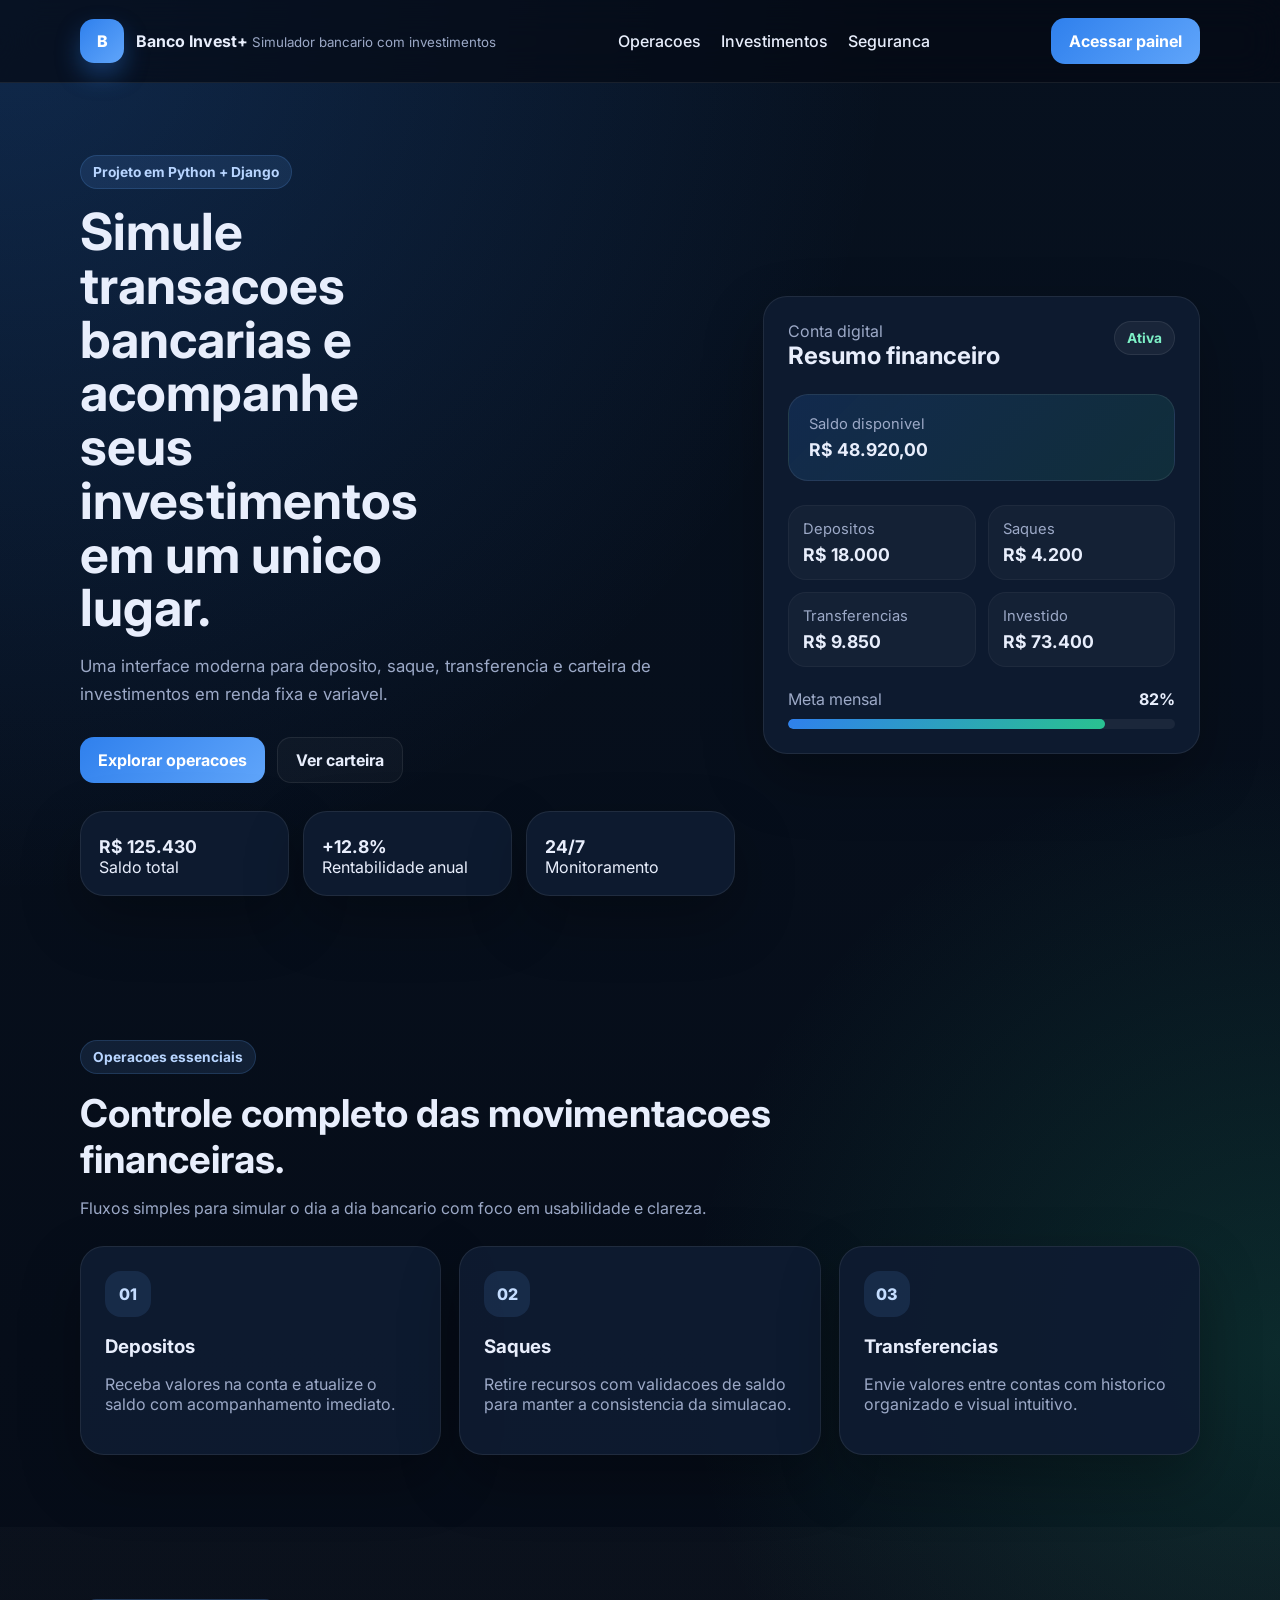
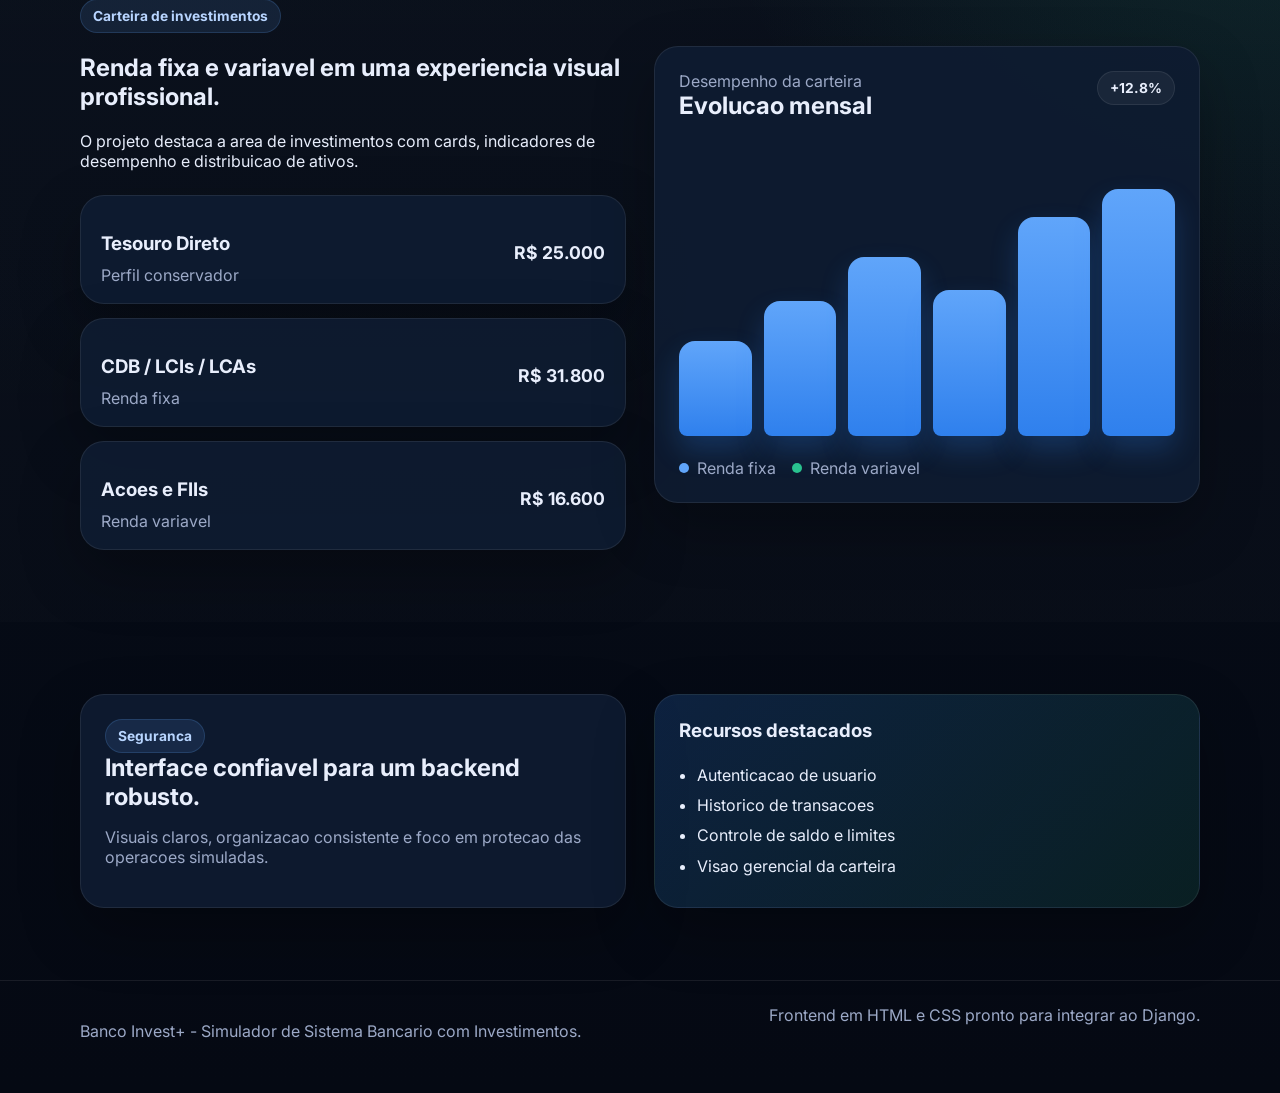
==== index.html @ 98076d6c "HTML e CSS - by Nathália Primeiros passos do Front-end do projeto." ====
<!DOCTYPE html>
<html lang="pt-BR">
<head>
  <meta charset="UTF-8" />
  <meta name="viewport" content="width=device-width, initial-scale=1.0" />
  <title>Banco Invest+ | Simulador Financeiro</title>
  <link rel="preconnect" href="https://fonts.googleapis.com" />
  <link rel="preconnect" href="https://fonts.gstatic.com" crossorigin />
  <link href="https://fonts.googleapis.com/css2?family=Inter:wght@400;500;600;700;800&display=swap" rel="stylesheet" />
  <link rel="stylesheet" href="style.css" />
</head>
<body>
  <header class="topbar">
    <div class="container nav">
      <div class="brand">
        <span class="brand-mark">B</span>
        <div>
          <strong>Banco Invest+</strong>
          <small>Simulador bancario com investimentos</small>
        </div>
      </div>
      <nav class="menu">
        <a href="#operacoes">Operacoes</a>
        <a href="#investimentos">Investimentos</a>
        <a href="#seguranca">Seguranca</a>
      </nav>
      <a class="btn btn-primary" href="#painel">Acessar painel</a>
    </div>
  </header>

  <main>
    <section class="hero" id="painel">
      <div class="container hero-grid">
        <div class="hero-copy">
          <span class="pill">Projeto em Python + Django</span>
          <h1>Simule transacoes bancarias e acompanhe seus investimentos em um unico lugar.</h1>
          <p>
            Uma interface moderna para deposito, saque, transferencia e carteira de investimentos em renda fixa
            e variavel.
          </p>
          <div class="hero-actions">
            <a class="btn btn-primary" href="#operacoes">Explorar operacoes</a>
            <a class="btn btn-secondary" href="#investimentos">Ver carteira</a>
          </div>
          <div class="stats">
            <article>
              <strong>R$ 125.430</strong>
              <span>Saldo total</span>
            </article>
            <article>
              <strong>+12.8%</strong>
              <span>Rentabilidade anual</span>
            </article>
            <article>
              <strong>24/7</strong>
              <span>Monitoramento</span>
            </article>
          </div>
        </div>

        <aside class="dashboard-card">
          <div class="card-header">
            <div>
              <span class="muted">Conta digital</span>
              <h2>Resumo financeiro</h2>
            </div>
            <span class="badge success">Ativa</span>
          </div>

          <div class="balance">
            <span>Saldo disponivel</span>
            <strong>R$ 48.920,00</strong>
          </div>

          <div class="mini-grid">
            <div>
              <span>Depositos</span>
              <strong>R$ 18.000</strong>
            </div>
            <div>
              <span>Saques</span>
              <strong>R$ 4.200</strong>
            </div>
            <div>
              <span>Transferencias</span>
              <strong>R$ 9.850</strong>
            </div>
            <div>
              <span>Investido</span>
              <strong>R$ 73.400</strong>
            </div>
          </div>

          <div class="progress-panel">
            <div class="progress-labels">
              <span>Meta mensal</span>
              <strong>82%</strong>
            </div>
            <div class="progress-bar">
              <span></span>
            </div>
          </div>
        </aside>
      </div>
    </section>

    <section class="section" id="operacoes">
      <div class="container">
        <div class="section-head">
          <span class="pill">Operacoes essenciais</span>
          <h2>Controle completo das movimentacoes financeiras.</h2>
          <p>Fluxos simples para simular o dia a dia bancario com foco em usabilidade e clareza.</p>
        </div>

        <div class="feature-grid">
          <article class="feature-card">
            <span class="icon">01</span>
            <h3>Depositos</h3>
            <p>Receba valores na conta e atualize o saldo com acompanhamento imediato.</p>
          </article>
          <article class="feature-card">
            <span class="icon">02</span>
            <h3>Saques</h3>
            <p>Retire recursos com validacoes de saldo para manter a consistencia da simulacao.</p>
          </article>
          <article class="feature-card">
            <span class="icon">03</span>
            <h3>Transferencias</h3>
            <p>Envie valores entre contas com historico organizado e visual intuitivo.</p>
          </article>
        </div>
      </div>
    </section>

    <section class="section alt" id="investimentos">
      <div class="container invest-grid">
        <div>
          <span class="pill">Carteira de investimentos</span>
          <h2>Renda fixa e variavel em uma experiencia visual profissional.</h2>
          <p>
            O projeto destaca a area de investimentos com cards, indicadores de desempenho e distribuicao de
            ativos.
          </p>

          <div class="portfolio-list">
            <article>
              <div>
                <h3>Tesouro Direto</h3>
                <span>Perfil conservador</span>
              </div>
              <strong>R$ 25.000</strong>
            </article>
            <article>
              <div>
                <h3>CDB / LCIs / LCAs</h3>
                <span>Renda fixa</span>
              </div>
              <strong>R$ 31.800</strong>
            </article>
            <article>
              <div>
                <h3>Acoes e FIIs</h3>
                <span>Renda variavel</span>
              </div>
              <strong>R$ 16.600</strong>
            </article>
          </div>
        </div>

        <div class="chart-card">
          <div class="card-header">
            <div>
              <span class="muted">Desempenho da carteira</span>
              <h2>Evolucao mensal</h2>
            </div>
            <span class="badge">+12.8%</span>
          </div>

          <div class="bars">
            <span style="height: 34%"></span>
            <span style="height: 48%"></span>
            <span style="height: 64%"></span>
            <span style="height: 52%"></span>
            <span style="height: 78%"></span>
            <span style="height: 88%"></span>
          </div>

          <div class="legend">
            <span><i class="dot fixed"></i> Renda fixa</span>
            <span><i class="dot variable"></i> Renda variavel</span>
          </div>
        </div>
      </div>
    </section>

    <section class="section" id="seguranca">
      <div class="container security-grid">
        <article class="security-card">
          <span class="pill">Seguranca</span>
          <h2>Interface confiavel para um backend robusto.</h2>
          <p>Visuais claros, organizacao consistente e foco em protecao das operacoes simuladas.</p>
        </article>

        <article class="security-card accent">
          <h3>Recursos destacados</h3>
          <ul>
            <li>Autenticacao de usuario</li>
            <li>Historico de transacoes</li>
            <li>Controle de saldo e limites</li>
            <li>Visao gerencial da carteira</li>
          </ul>
        </article>
      </div>
    </section>
  </main>

  <footer class="footer">
    <div class="container footer-inner">
      <p>Banco Invest+ - Simulador de Sistema Bancario com Investimentos.</p>
      <span>Frontend em HTML e CSS pronto para integrar ao Django.</span>
    </div>
  </footer>
</body>
</html>
---- style.css ----
:root {
  --bg: #07111f;
  --bg-alt: #0c1729;
  --card: rgba(15, 28, 49, 0.92);
  --card-strong: #13233d;
  --line: rgba(255, 255, 255, 0.08);
  --text: #e8eefc;
  --muted: #9ca9c7;
  --primary: #2f80ed;
  --primary-2: #60a5fa;
  --success: #29c28f;
  --shadow: 0 24px 60px rgba(0, 0, 0, 0.28);
}

* {
  box-sizing: border-box;
}

html {
  scroll-behavior: smooth;
}

body {
  margin: 0;
  font-family: "Inter", Arial, sans-serif;
  color: var(--text);
  background:
    radial-gradient(circle at top left, rgba(47, 128, 237, 0.22), transparent 30%),
    radial-gradient(circle at right center, rgba(41, 194, 143, 0.16), transparent 32%),
    linear-gradient(180deg, var(--bg), #050913 100%);
}

a {
  color: inherit;
  text-decoration: none;
}

.container {
  width: min(1120px, calc(100% - 32px));
  margin: 0 auto;
}

.topbar {
  position: sticky;
  top: 0;
  z-index: 10;
  backdrop-filter: blur(18px);
  background: rgba(5, 9, 19, 0.7);
  border-bottom: 1px solid var(--line);
}

.nav {
  display: flex;
  align-items: center;
  justify-content: space-between;
  gap: 18px;
  padding: 18px 0;
}

.brand {
  display: flex;
  align-items: center;
  gap: 12px;
}

.brand-mark {
  display: grid;
  place-items: center;
  width: 44px;
  height: 44px;
  border-radius: 14px;
  background: linear-gradient(135deg, var(--primary), var(--primary-2));
  color: #fff;
  font-weight: 800;
  box-shadow: 0 12px 24px rgba(47, 128, 237, 0.35);
}

.brand strong,
.section-head h2,
.hero-copy h1,
.dashboard-card h2,
.chart-card h2,
.security-card h2,
.security-card h3 {
  margin: 0;
}

.brand small,
.muted,
.section-head p,
.hero-copy p,
.feature-card p,
.portfolio-list span,
.security-card p,
.footer span,
.footer p,
.dashboard-card span,
.dashboard-card small {
  color: var(--muted);
}

.menu {
  display: flex;
  flex-wrap: wrap;
  gap: 20px;
}

.menu a {
  font-weight: 500;
}

.btn {
  display: inline-flex;
  align-items: center;
  justify-content: center;
  min-height: 46px;
  padding: 0 18px;
  border-radius: 14px;
  font-weight: 700;
  transition: transform 0.2s ease, opacity 0.2s ease, background 0.2s ease;
}

.btn:hover {
  transform: translateY(-1px);
}

.btn-primary {
  background: linear-gradient(135deg, var(--primary), var(--primary-2));
  color: white;
}

.btn-secondary {
  border: 1px solid var(--line);
  background: rgba(255, 255, 255, 0.03);
}

.hero,
.section {
  padding: 72px 0;
}

.hero-grid,
.invest-grid,
.security-grid {
  display: grid;
  gap: 28px;
}

.hero-grid {
  grid-template-columns: 1.2fr 0.8fr;
  align-items: center;
}

.hero-copy h1 {
  font-size: clamp(2.4rem, 4vw, 4.5rem);
  line-height: 1.05;
  max-width: 11ch;
  margin-top: 16px;
}

.hero-copy p {
  max-width: 62ch;
  font-size: 1.05rem;
  line-height: 1.7;
}

.pill,
.badge {
  display: inline-flex;
  align-items: center;
  gap: 8px;
  padding: 8px 12px;
  border-radius: 999px;
  font-size: 0.86rem;
  font-weight: 700;
}

.pill {
  background: rgba(96, 165, 250, 0.12);
  color: #b8d5ff;
  border: 1px solid rgba(96, 165, 250, 0.18);
}

.badge {
  background: rgba(255, 255, 255, 0.05);
  border: 1px solid var(--line);
}

.badge.success {
  color: #7df0c6;
}

.hero-actions {
  display: flex;
  flex-wrap: wrap;
  gap: 12px;
  margin: 28px 0;
}

.stats {
  display: grid;
  grid-template-columns: repeat(3, minmax(0, 1fr));
  gap: 14px;
}

.stats article,
.dashboard-card,
.feature-card,
.chart-card,
.security-card,
.portfolio-list article {
  background: var(--card);
  border: 1px solid var(--line);
  border-radius: 24px;
  box-shadow: var(--shadow);
}

.stats article {
  padding: 18px;
}

.stats strong,
.balance strong,
.mini-grid strong,
.portfolio-list strong {
  display: block;
  margin-top: 6px;
  font-size: 1.1rem;
}

.dashboard-card,
.chart-card,
.security-card {
  padding: 24px;
}

.card-header,
.progress-labels {
  display: flex;
  align-items: flex-start;
  justify-content: space-between;
  gap: 16px;
}

.balance {
  margin: 24px 0;
  padding: 20px;
  border-radius: 20px;
  background: linear-gradient(135deg, rgba(47, 128, 237, 0.16), rgba(41, 194, 143, 0.12));
  border: 1px solid rgba(255, 255, 255, 0.08);
}

.balance span,
.mini-grid span {
  display: block;
  color: var(--muted);
  font-size: 0.92rem;
}

.mini-grid {
  display: grid;
  grid-template-columns: repeat(2, minmax(0, 1fr));
  gap: 12px;
}

.mini-grid div {
  padding: 14px;
  border-radius: 18px;
  background: rgba(255, 255, 255, 0.03);
  border: 1px solid rgba(255, 255, 255, 0.04);
}

.progress-panel {
  margin-top: 22px;
}

.progress-bar {
  height: 10px;
  margin-top: 10px;
  overflow: hidden;
  border-radius: 999px;
  background: rgba(255, 255, 255, 0.06);
}

.progress-bar span {
  display: block;
  width: 82%;
  height: 100%;
  border-radius: inherit;
  background: linear-gradient(135deg, var(--primary), var(--success));
}

.section-head {
  max-width: 700px;
  margin-bottom: 28px;
}

.section-head h2 {
  font-size: clamp(1.8rem, 3vw, 2.7rem);
  margin: 16px 0 10px;
}

.feature-grid {
  display: grid;
  grid-template-columns: repeat(3, minmax(0, 1fr));
  gap: 18px;
}

.feature-card {
  padding: 24px;
}

.icon {
  display: inline-grid;
  place-items: center;
  width: 46px;
  height: 46px;
  border-radius: 16px;
  background: rgba(96, 165, 250, 0.12);
  color: #c5ddff;
  font-weight: 800;
}

.feature-card h3,
.portfolio-list h3 {
  margin: 18px 0 10px;
}

.alt {
  background: linear-gradient(180deg, rgba(255, 255, 255, 0.02), rgba(255, 255, 255, 0.01));
}

.invest-grid {
  grid-template-columns: 1fr 1fr;
  align-items: center;
}

.portfolio-list {
  display: grid;
  gap: 14px;
  margin-top: 24px;
}

.portfolio-list article {
  display: flex;
  align-items: center;
  justify-content: space-between;
  padding: 18px 20px;
}

.chart-card {
  min-height: 420px;
}

.bars {
  display: grid;
  grid-template-columns: repeat(6, minmax(0, 1fr));
  align-items: end;
  gap: 12px;
  height: 280px;
  margin: 36px 0 22px;
}

.bars span {
  display: block;
  border-radius: 16px 16px 8px 8px;
  background: linear-gradient(180deg, var(--primary-2), var(--primary));
  box-shadow: 0 14px 28px rgba(47, 128, 237, 0.24);
}

.legend {
  display: flex;
  flex-wrap: wrap;
  gap: 16px;
}

.legend span {
  display: inline-flex;
  align-items: center;
  gap: 8px;
  color: var(--muted);
}

.dot {
  width: 10px;
  height: 10px;
  border-radius: 999px;
}

.dot.fixed {
  background: var(--primary-2);
}

.dot.variable {
  background: var(--success);
}

.security-grid {
  grid-template-columns: 1fr 1fr;
}

.security-card.accent {
  background: linear-gradient(135deg, rgba(47, 128, 237, 0.2), rgba(41, 194, 143, 0.12));
}

.security-card ul {
  margin: 18px 0 0;
  padding-left: 18px;
  color: var(--text);
  line-height: 1.9;
}

.footer {
  padding: 24px 0 36px;
  border-top: 1px solid var(--line);
}

.footer-inner {
  display: flex;
  justify-content: space-between;
  gap: 16px;
  flex-wrap: wrap;
}

@media (max-width: 920px) {
  .hero-grid,
  .invest-grid,
  .security-grid,
  .feature-grid,
  .stats {
    grid-template-columns: 1fr;
  }

  .nav {
    flex-wrap: wrap;
  }
}

@media (max-width: 640px) {
  .hero,
  .section {
    padding: 56px 0;
  }

  .menu {
    gap: 12px;
  }

  .dashboard-card,
  .chart-card,
  .security-card,
  .feature-card {
    padding: 18px;
  }

  .portfolio-list article {
    display: flex;
    flex-direction: column;
  }

  .portfolio-list article {
    align-items: flex-start;
    gap: 8px;
  }
}
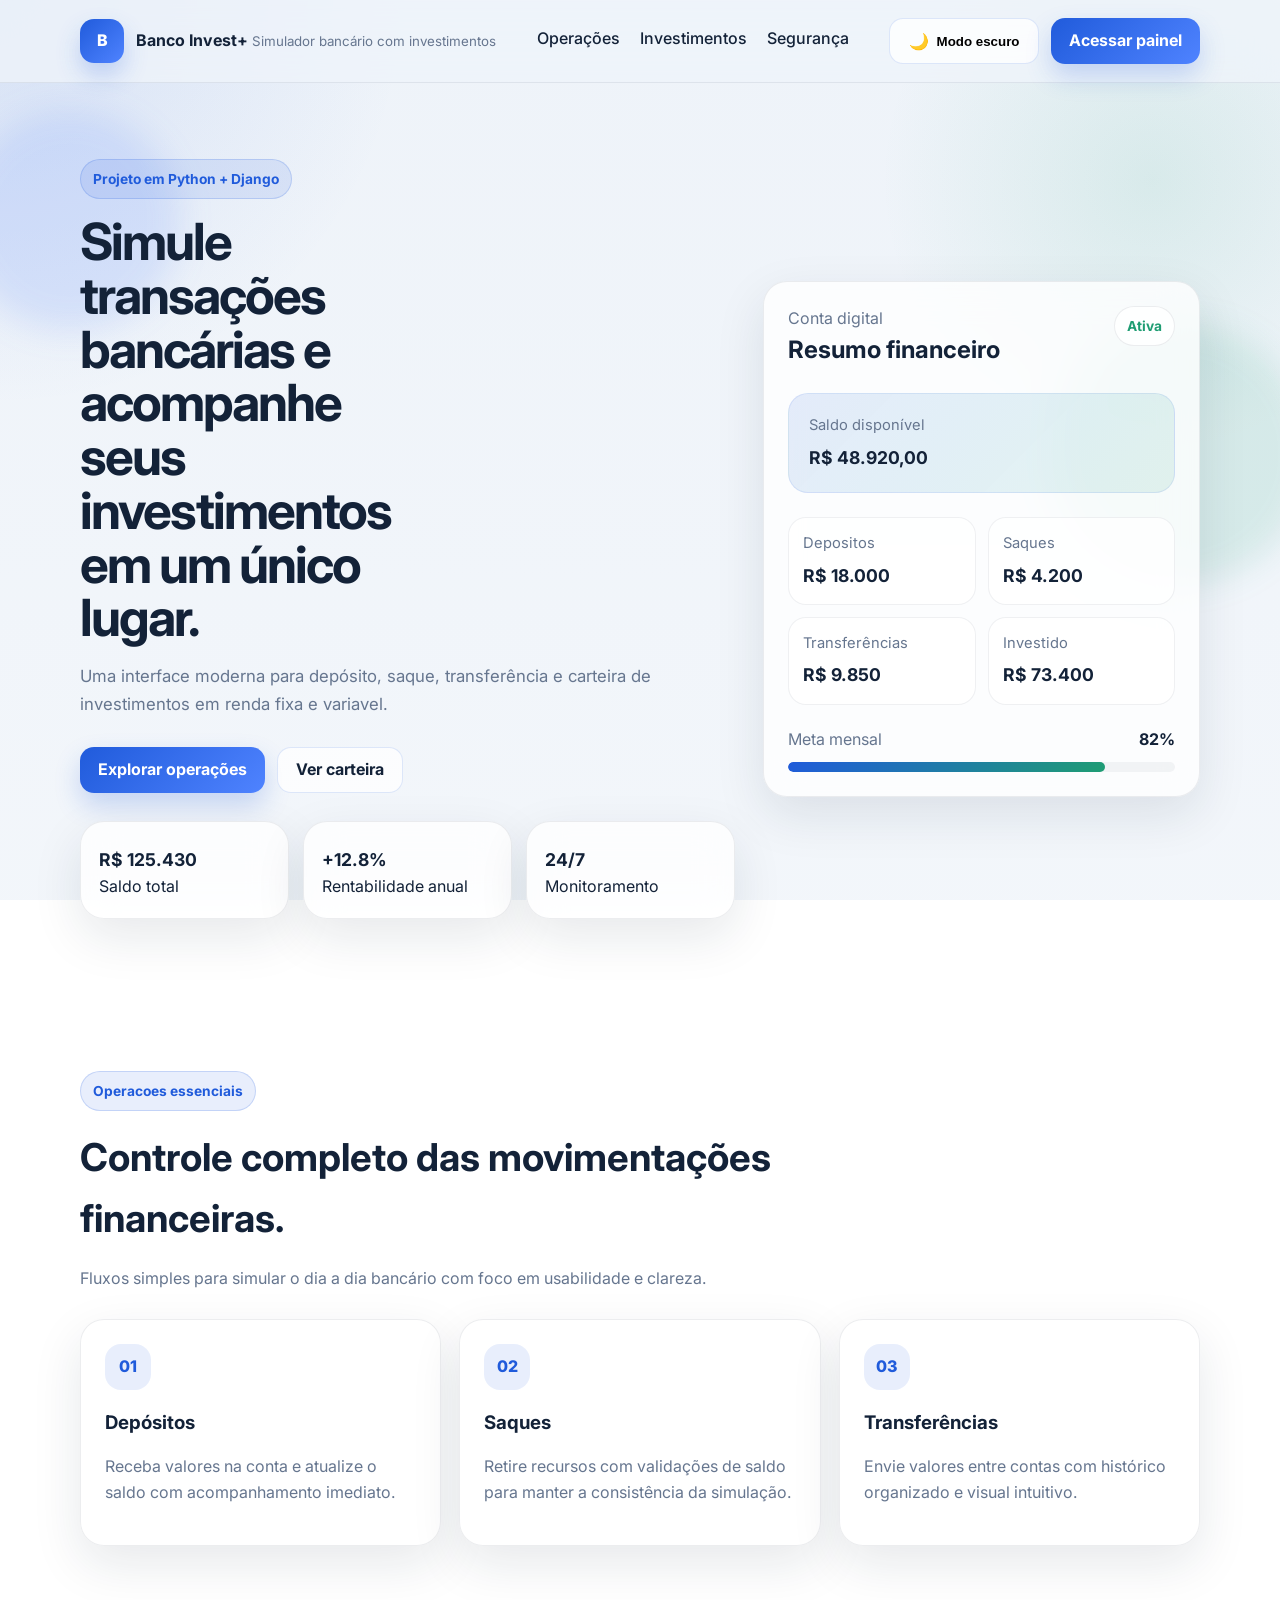
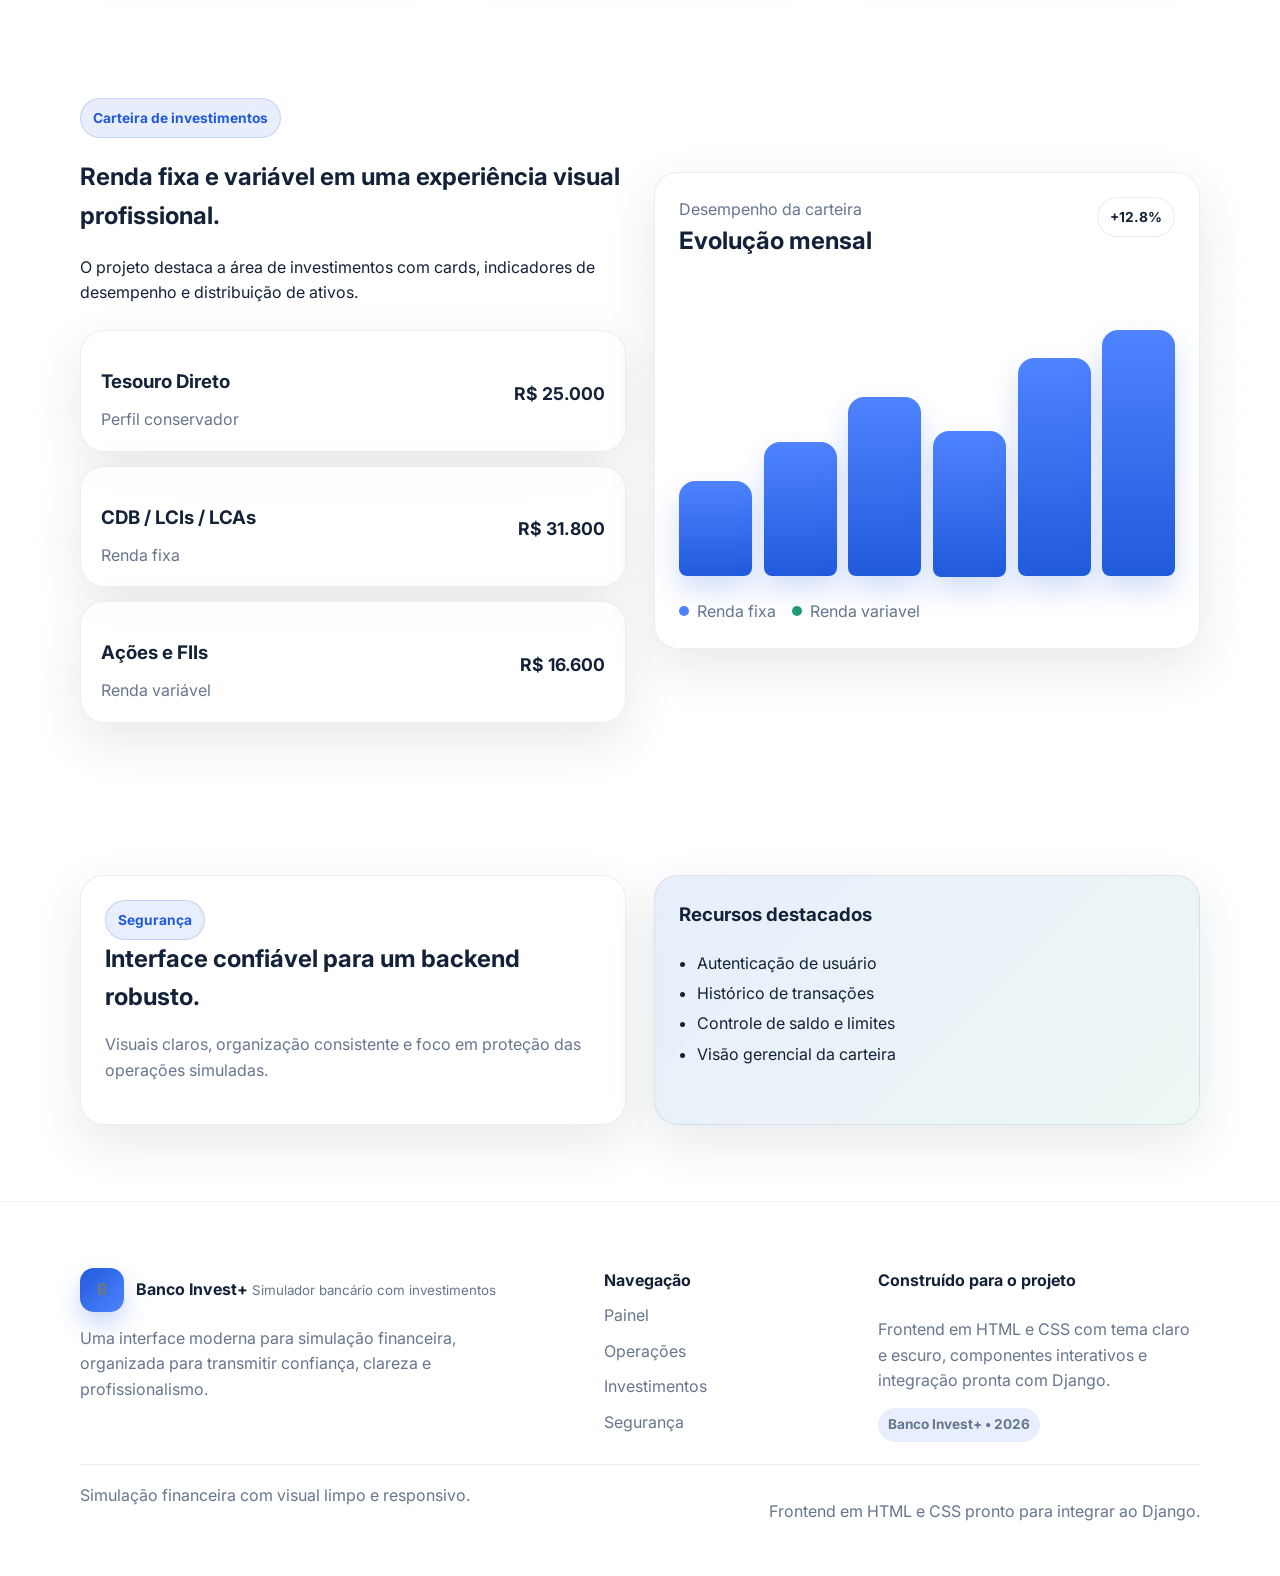
==== commit fbbffefa: "Melhoria do fronted e outros arquivos Melhoria geral do frontend e adição de outros arquivos faltant" ====
--- a/index.html
+++ b/index.html
@@ -1,224 +1,302 @@
-<!DOCTYPE html>
-<html lang="pt-BR">
-<head>
-  <meta charset="UTF-8" />
-  <meta name="viewport" content="width=device-width, initial-scale=1.0" />
-  <title>Banco Invest+ | Simulador Financeiro</title>
-  <link rel="preconnect" href="https://fonts.googleapis.com" />
-  <link rel="preconnect" href="https://fonts.gstatic.com" crossorigin />
-  <link href="https://fonts.googleapis.com/css2?family=Inter:wght@400;500;600;700;800&display=swap" rel="stylesheet" />
-  <link rel="stylesheet" href="style.css" />
-</head>
-<body>
-  <header class="topbar">
-    <div class="container nav">
-      <div class="brand">
-        <span class="brand-mark">B</span>
-        <div>
-          <strong>Banco Invest+</strong>
-          <small>Simulador bancario com investimentos</small>
-        </div>
-      </div>
-      <nav class="menu">
-        <a href="#operacoes">Operacoes</a>
-        <a href="#investimentos">Investimentos</a>
-        <a href="#seguranca">Seguranca</a>
-      </nav>
-      <a class="btn btn-primary" href="#painel">Acessar painel</a>
-    </div>
-  </header>
-
-  <main>
-    <section class="hero" id="painel">
-      <div class="container hero-grid">
-        <div class="hero-copy">
-          <span class="pill">Projeto em Python + Django</span>
-          <h1>Simule transacoes bancarias e acompanhe seus investimentos em um unico lugar.</h1>
-          <p>
-            Uma interface moderna para deposito, saque, transferencia e carteira de investimentos em renda fixa
-            e variavel.
-          </p>
-          <div class="hero-actions">
-            <a class="btn btn-primary" href="#operacoes">Explorar operacoes</a>
-            <a class="btn btn-secondary" href="#investimentos">Ver carteira</a>
-          </div>
-          <div class="stats">
-            <article>
-              <strong>R$ 125.430</strong>
-              <span>Saldo total</span>
-            </article>
-            <article>
-              <strong>+12.8%</strong>
-              <span>Rentabilidade anual</span>
-            </article>
-            <article>
-              <strong>24/7</strong>
-              <span>Monitoramento</span>
-            </article>
-          </div>
-        </div>
-
-        <aside class="dashboard-card">
-          <div class="card-header">
-            <div>
-              <span class="muted">Conta digital</span>
-              <h2>Resumo financeiro</h2>
-            </div>
-            <span class="badge success">Ativa</span>
-          </div>
-
-          <div class="balance">
-            <span>Saldo disponivel</span>
-            <strong>R$ 48.920,00</strong>
-          </div>
-
-          <div class="mini-grid">
-            <div>
-              <span>Depositos</span>
-              <strong>R$ 18.000</strong>
-            </div>
-            <div>
-              <span>Saques</span>
-              <strong>R$ 4.200</strong>
-            </div>
-            <div>
-              <span>Transferencias</span>
-              <strong>R$ 9.850</strong>
-            </div>
-            <div>
-              <span>Investido</span>
-              <strong>R$ 73.400</strong>
-            </div>
-          </div>
-
-          <div class="progress-panel">
-            <div class="progress-labels">
-              <span>Meta mensal</span>
-              <strong>82%</strong>
-            </div>
-            <div class="progress-bar">
-              <span></span>
-            </div>
-          </div>
-        </aside>
-      </div>
-    </section>
-
-    <section class="section" id="operacoes">
-      <div class="container">
-        <div class="section-head">
-          <span class="pill">Operacoes essenciais</span>
-          <h2>Controle completo das movimentacoes financeiras.</h2>
-          <p>Fluxos simples para simular o dia a dia bancario com foco em usabilidade e clareza.</p>
-        </div>
-
-        <div class="feature-grid">
-          <article class="feature-card">
-            <span class="icon">01</span>
-            <h3>Depositos</h3>
-            <p>Receba valores na conta e atualize o saldo com acompanhamento imediato.</p>
-          </article>
-          <article class="feature-card">
-            <span class="icon">02</span>
-            <h3>Saques</h3>
-            <p>Retire recursos com validacoes de saldo para manter a consistencia da simulacao.</p>
-          </article>
-          <article class="feature-card">
-            <span class="icon">03</span>
-            <h3>Transferencias</h3>
-            <p>Envie valores entre contas com historico organizado e visual intuitivo.</p>
-          </article>
-        </div>
-      </div>
-    </section>
-
-    <section class="section alt" id="investimentos">
-      <div class="container invest-grid">
-        <div>
-          <span class="pill">Carteira de investimentos</span>
-          <h2>Renda fixa e variavel em uma experiencia visual profissional.</h2>
-          <p>
-            O projeto destaca a area de investimentos com cards, indicadores de desempenho e distribuicao de
-            ativos.
-          </p>
-
-          <div class="portfolio-list">
-            <article>
-              <div>
-                <h3>Tesouro Direto</h3>
-                <span>Perfil conservador</span>
-              </div>
-              <strong>R$ 25.000</strong>
-            </article>
-            <article>
-              <div>
-                <h3>CDB / LCIs / LCAs</h3>
-                <span>Renda fixa</span>
-              </div>
-              <strong>R$ 31.800</strong>
-            </article>
-            <article>
-              <div>
-                <h3>Acoes e FIIs</h3>
-                <span>Renda variavel</span>
-              </div>
-              <strong>R$ 16.600</strong>
-            </article>
-          </div>
-        </div>
-
-        <div class="chart-card">
-          <div class="card-header">
-            <div>
-              <span class="muted">Desempenho da carteira</span>
-              <h2>Evolucao mensal</h2>
-            </div>
-            <span class="badge">+12.8%</span>
-          </div>
-
-          <div class="bars">
-            <span style="height: 34%"></span>
-            <span style="height: 48%"></span>
-            <span style="height: 64%"></span>
-            <span style="height: 52%"></span>
-            <span style="height: 78%"></span>
-            <span style="height: 88%"></span>
-          </div>
-
-          <div class="legend">
-            <span><i class="dot fixed"></i> Renda fixa</span>
-            <span><i class="dot variable"></i> Renda variavel</span>
-          </div>
-        </div>
-      </div>
-    </section>
-
-    <section class="section" id="seguranca">
-      <div class="container security-grid">
-        <article class="security-card">
-          <span class="pill">Seguranca</span>
-          <h2>Interface confiavel para um backend robusto.</h2>
-          <p>Visuais claros, organizacao consistente e foco em protecao das operacoes simuladas.</p>
-        </article>
-
-        <article class="security-card accent">
-          <h3>Recursos destacados</h3>
-          <ul>
-            <li>Autenticacao de usuario</li>
-            <li>Historico de transacoes</li>
-            <li>Controle de saldo e limites</li>
-            <li>Visao gerencial da carteira</li>
-          </ul>
-        </article>
-      </div>
-    </section>
-  </main>
-
-  <footer class="footer">
-    <div class="container footer-inner">
-      <p>Banco Invest+ - Simulador de Sistema Bancario com Investimentos.</p>
-      <span>Frontend em HTML e CSS pronto para integrar ao Django.</span>
-    </div>
-  </footer>
-</body>
-</html>
+<!DOCTYPE html>
+<html lang="pt-BR">
+<head>
+  <meta charset="UTF-8" />
+  <meta name="viewport" content="width=device-width, initial-scale=1.0" />
+  <title>Banco Invest+ | Simulador Financeiro</title>
+  <link rel="preconnect" href="https://fonts.googleapis.com" />
+  <link rel="preconnect" href="https://fonts.gstatic.com" crossorigin />
+  <link href="https://fonts.googleapis.com/css2?family=Inter:wght@400;500;600;700;800&display=swap" rel="stylesheet" />
+  <link rel="stylesheet" href="style.css" />
+</head>
+<body>
+  <header class="topbar">
+    <div class="container nav">
+      <div class="brand">
+        <span class="brand-mark">B</span>
+        <div>
+          <strong>Banco Invest+</strong>
+          <small>Simulador bancário com investimentos</small>
+        </div>
+      </div>
+      <nav class="menu">
+        <a href="#operacoes">Operações</a>
+        <a href="#investimentos">Investimentos</a>
+        <a href="#seguranca">Segurança</a>
+      </nav>
+      <div class="nav-actions">
+        <button class="btn btn-secondary theme-toggle" id="themeToggle" type="button" aria-label="Ativar modo escuro" aria-pressed="false">
+          <span class="theme-toggle-icon" aria-hidden="true">🌙</span>
+          <span class="theme-toggle-text">Modo escuro</span>
+        </button>
+        <a class="btn btn-primary" href="#painel">Acessar painel</a>
+      </div>
+    </div>
+  </header>
+
+  <main>
+    <section class="hero" id="painel">
+      <div class="container hero-grid">
+        <div class="hero-copy">
+          <span class="pill">Projeto em Python + Django</span>
+          <h1>Simule transações bancárias e acompanhe seus investimentos em um único lugar.</h1>
+          <p>
+            Uma interface moderna para depósito, saque, transferência e carteira de investimentos em renda fixa
+            e variavel.
+          </p>
+          <div class="hero-actions">
+            <a class="btn btn-primary" href="#operacoes">Explorar operações</a>
+            <a class="btn btn-secondary" href="#investimentos">Ver carteira</a>
+          </div>
+          <div class="stats">
+            <article>
+              <strong>R$ 125.430</strong>
+              <span>Saldo total</span>
+            </article>
+            <article>
+              <strong>+12.8%</strong>
+              <span>Rentabilidade anual</span>
+            </article>
+            <article>
+              <strong>24/7</strong>
+              <span>Monitoramento</span>
+            </article>
+          </div>
+        </div>
+
+        <aside class="dashboard-card">
+          <div class="card-header">
+            <div>
+              <span class="muted">Conta digital</span>
+              <h2>Resumo financeiro</h2>
+            </div>
+            <span class="badge success">Ativa</span>
+          </div>
+
+          <div class="balance">
+            <span>Saldo disponível</span>
+            <strong>R$ 48.920,00</strong>
+          </div>
+
+          <div class="mini-grid">
+            <div>
+              <span>Depositos</span>
+              <strong>R$ 18.000</strong>
+            </div>
+            <div>
+              <span>Saques</span>
+              <strong>R$ 4.200</strong>
+            </div>
+            <div>
+              <span>Transferências</span>
+              <strong>R$ 9.850</strong>
+            </div>
+            <div>
+              <span>Investido</span>
+              <strong>R$ 73.400</strong>
+            </div>
+          </div>
+
+          <div class="progress-panel">
+            <div class="progress-labels">
+              <span>Meta mensal</span>
+              <strong>82%</strong>
+            </div>
+            <div class="progress-bar">
+              <span></span>
+            </div>
+          </div>
+        </aside>
+      </div>
+    </section>
+
+    <section class="section" id="operacoes">
+      <div class="container">
+        <div class="section-head">
+          <span class="pill">Operacoes essenciais</span>
+          <h2>Controle completo das movimentações financeiras.</h2>
+          <p>Fluxos simples para simular o dia a dia bancário com foco em usabilidade e clareza.</p>
+        </div>
+
+        <div class="feature-grid">
+          <article class="feature-card">
+            <span class="icon">01</span>
+            <h3>Depósitos</h3>
+            <p>Receba valores na conta e atualize o saldo com acompanhamento imediato.</p>
+          </article>
+          <article class="feature-card">
+            <span class="icon">02</span>
+            <h3>Saques</h3>
+            <p>Retire recursos com validações de saldo para manter a consistência da simulação.</p>
+          </article>
+          <article class="feature-card">
+            <span class="icon">03</span>
+            <h3>Transferências</h3>
+            <p>Envie valores entre contas com histórico organizado e visual intuitivo.</p>
+          </article>
+        </div>
+      </div>
+    </section>
+
+    <section class="section alt" id="investimentos">
+      <div class="container invest-grid">
+        <div>
+          <span class="pill">Carteira de investimentos</span>
+          <h2>Renda fixa e variável em uma experiência visual profissional.</h2>
+          <p>
+            O projeto destaca a área de investimentos com cards, indicadores de desempenho e distribuição de
+            ativos.
+          </p>
+
+          <div class="portfolio-list">
+            <article>
+              <div>
+                <h3>Tesouro Direto</h3>
+                <span>Perfil conservador</span>
+              </div>
+              <strong>R$ 25.000</strong>
+            </article>
+            <article>
+              <div>
+                <h3>CDB / LCIs / LCAs</h3>
+                <span>Renda fixa</span>
+              </div>
+              <strong>R$ 31.800</strong>
+            </article>
+            <article>
+              <div>
+                <h3>Ações e FIIs</h3>
+                <span>Renda variável</span>
+              </div>
+              <strong>R$ 16.600</strong>
+            </article>
+          </div>
+        </div>
+
+        <div class="chart-card">
+          <div class="card-header">
+            <div>
+              <span class="muted">Desempenho da carteira</span>
+              <h2>Evolução mensal</h2>
+            </div>
+            <span class="badge">+12.8%</span>
+          </div>
+
+          <div class="bars">
+            <span class="bar" data-label="Jan" data-value="34%" style="--bar-height: 34%"></span>
+            <span class="bar" data-label="Fev" data-value="48%" style="--bar-height: 48%"></span>
+            <span class="bar" data-label="Mar" data-value="64%" style="--bar-height: 64%"></span>
+            <span class="bar" data-label="Abr" data-value="52%" style="--bar-height: 52%"></span>
+            <span class="bar" data-label="Mai" data-value="78%" style="--bar-height: 78%"></span>
+            <span class="bar" data-label="Jun" data-value="88%" style="--bar-height: 88%"></span>
+          </div>
+
+          <div class="legend">
+            <span><i class="dot fixed"></i> Renda fixa</span>
+            <span><i class="dot variable"></i> Renda variavel</span>
+          </div>
+        </div>
+      </div>
+    </section>
+
+    <section class="section" id="seguranca">
+      <div class="container security-grid">
+        <article class="security-card">
+          <span class="pill">Segurança</span>
+          <h2>Interface confiável para um backend robusto.</h2>
+          <p>Visuais claros, organização consistente e foco em proteção das operações simuladas.</p>
+        </article>
+
+        <article class="security-card accent">
+          <h3>Recursos destacados</h3>
+          <ul>
+            <li>Autenticação de usuário</li>
+            <li>Histórico de transações</li>
+            <li>Controle de saldo e limites</li>
+            <li>Visão gerencial da carteira</li>
+          </ul>
+        </article>
+      </div>
+    </section>
+  </main>
+
+  <footer class="footer">
+    <div class="container footer-shell">
+      <div class="footer-grid">
+        <div class="footer-brand">
+          <div class="brand">
+            <span class="brand-mark">B</span>
+            <div>
+              <strong>Banco Invest+</strong>
+              <small>Simulador bancário com investimentos</small>
+            </div>
+          </div>
+          <p>Uma interface moderna para simulação financeira, organizada para transmitir confiança, clareza e profissionalismo.</p>
+        </div>
+
+        <div class="footer-links">
+          <h3>Navegação</h3>
+          <a href="#painel">Painel</a>
+          <a href="#operacoes">Operações</a>
+          <a href="#investimentos">Investimentos</a>
+          <a href="#seguranca">Segurança</a>
+        </div>
+
+        <div class="footer-meta">
+          <h3>Construído para o projeto</h3>
+          <p>Frontend em HTML e CSS com tema claro e escuro, componentes interativos e integração pronta com Django.</p>
+          <span class="footer-note">Banco Invest+ • 2026</span>
+        </div>
+      </div>
+
+      <div class="footer-inner">
+        <span>Simulação financeira com visual limpo e responsivo.</span>
+        <p>Frontend em HTML e CSS pronto para integrar ao Django.</p>
+      </div>
+    </div>
+  </footer>
+
+  <script>
+    (() => {
+      const root = document.documentElement;
+      const toggle = document.getElementById('themeToggle');
+      const bars = Array.from(document.querySelectorAll('.bar'));
+      const storageKey = 'bank-invest-theme';
+      const prefersDark = window.matchMedia('(prefers-color-scheme: dark)');
+
+      const getTheme = () => localStorage.getItem(storageKey) || (prefersDark.matches ? 'dark' : 'light');
+
+      const applyTheme = (theme) => {
+        root.dataset.theme = theme;
+        const isDark = theme === 'dark';
+        toggle.setAttribute('aria-pressed', String(isDark));
+        toggle.setAttribute('aria-label', isDark ? 'Ativar modo claro' : 'Ativar modo escuro');
+        toggle.querySelector('.theme-toggle-icon').textContent = isDark ? '☀️' : '🌙';
+        toggle.querySelector('.theme-toggle-text').textContent = isDark ? 'Modo claro' : 'Modo escuro';
+      };
+
+      applyTheme(getTheme());
+
+      toggle.addEventListener('click', () => {
+        const nextTheme = root.dataset.theme === 'dark' ? 'light' : 'dark';
+        localStorage.setItem(storageKey, nextTheme);
+        applyTheme(nextTheme);
+      });
+
+      prefersDark.addEventListener('change', (event) => {
+        if (!localStorage.getItem(storageKey)) {
+          applyTheme(event.matches ? 'dark' : 'light');
+        }
+      });
+
+      const animateBars = () => {
+        bars.forEach((bar, index) => {
+          bar.style.setProperty('--bar-delay', `${index * 90}ms`);
+        });
+      };
+
+      animateBars();
+    })();
+  </script>
+</body>
+</html>
--- a/style.css
+++ b/style.css
@@ -1,465 +1,833 @@
-:root {
-  --bg: #07111f;
-  --bg-alt: #0c1729;
-  --card: rgba(15, 28, 49, 0.92);
-  --card-strong: #13233d;
-  --line: rgba(255, 255, 255, 0.08);
-  --text: #e8eefc;
-  --muted: #9ca9c7;
-  --primary: #2f80ed;
-  --primary-2: #60a5fa;
-  --success: #29c28f;
-  --shadow: 0 24px 60px rgba(0, 0, 0, 0.28);
-}
-
-* {
-  box-sizing: border-box;
-}
-
-html {
-  scroll-behavior: smooth;
-}
-
-body {
-  margin: 0;
-  font-family: "Inter", Arial, sans-serif;
-  color: var(--text);
-  background:
-    radial-gradient(circle at top left, rgba(47, 128, 237, 0.22), transparent 30%),
-    radial-gradient(circle at right center, rgba(41, 194, 143, 0.16), transparent 32%),
-    linear-gradient(180deg, var(--bg), #050913 100%);
-}
-
-a {
-  color: inherit;
-  text-decoration: none;
-}
-
-.container {
-  width: min(1120px, calc(100% - 32px));
-  margin: 0 auto;
-}
-
-.topbar {
-  position: sticky;
-  top: 0;
-  z-index: 10;
-  backdrop-filter: blur(18px);
-  background: rgba(5, 9, 19, 0.7);
-  border-bottom: 1px solid var(--line);
-}
-
-.nav {
-  display: flex;
-  align-items: center;
-  justify-content: space-between;
-  gap: 18px;
-  padding: 18px 0;
-}
-
-.brand {
-  display: flex;
-  align-items: center;
-  gap: 12px;
-}
-
-.brand-mark {
-  display: grid;
-  place-items: center;
-  width: 44px;
-  height: 44px;
-  border-radius: 14px;
-  background: linear-gradient(135deg, var(--primary), var(--primary-2));
-  color: #fff;
-  font-weight: 800;
-  box-shadow: 0 12px 24px rgba(47, 128, 237, 0.35);
-}
-
-.brand strong,
-.section-head h2,
-.hero-copy h1,
-.dashboard-card h2,
-.chart-card h2,
-.security-card h2,
-.security-card h3 {
-  margin: 0;
-}
-
-.brand small,
-.muted,
-.section-head p,
-.hero-copy p,
-.feature-card p,
-.portfolio-list span,
-.security-card p,
-.footer span,
-.footer p,
-.dashboard-card span,
-.dashboard-card small {
-  color: var(--muted);
-}
-
-.menu {
-  display: flex;
-  flex-wrap: wrap;
-  gap: 20px;
-}
-
-.menu a {
-  font-weight: 500;
-}
-
-.btn {
-  display: inline-flex;
-  align-items: center;
-  justify-content: center;
-  min-height: 46px;
-  padding: 0 18px;
-  border-radius: 14px;
-  font-weight: 700;
-  transition: transform 0.2s ease, opacity 0.2s ease, background 0.2s ease;
-}
-
-.btn:hover {
-  transform: translateY(-1px);
-}
-
-.btn-primary {
-  background: linear-gradient(135deg, var(--primary), var(--primary-2));
-  color: white;
-}
-
-.btn-secondary {
-  border: 1px solid var(--line);
-  background: rgba(255, 255, 255, 0.03);
-}
-
-.hero,
-.section {
-  padding: 72px 0;
-}
-
-.hero-grid,
-.invest-grid,
-.security-grid {
-  display: grid;
-  gap: 28px;
-}
-
-.hero-grid {
-  grid-template-columns: 1.2fr 0.8fr;
-  align-items: center;
-}
-
-.hero-copy h1 {
-  font-size: clamp(2.4rem, 4vw, 4.5rem);
-  line-height: 1.05;
-  max-width: 11ch;
-  margin-top: 16px;
-}
-
-.hero-copy p {
-  max-width: 62ch;
-  font-size: 1.05rem;
-  line-height: 1.7;
-}
-
-.pill,
-.badge {
-  display: inline-flex;
-  align-items: center;
-  gap: 8px;
-  padding: 8px 12px;
-  border-radius: 999px;
-  font-size: 0.86rem;
-  font-weight: 700;
-}
-
-.pill {
-  background: rgba(96, 165, 250, 0.12);
-  color: #b8d5ff;
-  border: 1px solid rgba(96, 165, 250, 0.18);
-}
-
-.badge {
-  background: rgba(255, 255, 255, 0.05);
-  border: 1px solid var(--line);
-}
-
-.badge.success {
-  color: #7df0c6;
-}
-
-.hero-actions {
-  display: flex;
-  flex-wrap: wrap;
-  gap: 12px;
-  margin: 28px 0;
-}
-
-.stats {
-  display: grid;
-  grid-template-columns: repeat(3, minmax(0, 1fr));
-  gap: 14px;
-}
-
-.stats article,
-.dashboard-card,
-.feature-card,
-.chart-card,
-.security-card,
-.portfolio-list article {
-  background: var(--card);
-  border: 1px solid var(--line);
-  border-radius: 24px;
-  box-shadow: var(--shadow);
-}
-
-.stats article {
-  padding: 18px;
-}
-
-.stats strong,
-.balance strong,
-.mini-grid strong,
-.portfolio-list strong {
-  display: block;
-  margin-top: 6px;
-  font-size: 1.1rem;
-}
-
-.dashboard-card,
-.chart-card,
-.security-card {
-  padding: 24px;
-}
-
-.card-header,
-.progress-labels {
-  display: flex;
-  align-items: flex-start;
-  justify-content: space-between;
-  gap: 16px;
-}
-
-.balance {
-  margin: 24px 0;
-  padding: 20px;
-  border-radius: 20px;
-  background: linear-gradient(135deg, rgba(47, 128, 237, 0.16), rgba(41, 194, 143, 0.12));
-  border: 1px solid rgba(255, 255, 255, 0.08);
-}
-
-.balance span,
-.mini-grid span {
-  display: block;
-  color: var(--muted);
-  font-size: 0.92rem;
-}
-
-.mini-grid {
-  display: grid;
-  grid-template-columns: repeat(2, minmax(0, 1fr));
-  gap: 12px;
-}
-
-.mini-grid div {
-  padding: 14px;
-  border-radius: 18px;
-  background: rgba(255, 255, 255, 0.03);
-  border: 1px solid rgba(255, 255, 255, 0.04);
-}
-
-.progress-panel {
-  margin-top: 22px;
-}
-
-.progress-bar {
-  height: 10px;
-  margin-top: 10px;
-  overflow: hidden;
-  border-radius: 999px;
-  background: rgba(255, 255, 255, 0.06);
-}
-
-.progress-bar span {
-  display: block;
-  width: 82%;
-  height: 100%;
-  border-radius: inherit;
-  background: linear-gradient(135deg, var(--primary), var(--success));
-}
-
-.section-head {
-  max-width: 700px;
-  margin-bottom: 28px;
-}
-
-.section-head h2 {
-  font-size: clamp(1.8rem, 3vw, 2.7rem);
-  margin: 16px 0 10px;
-}
-
-.feature-grid {
-  display: grid;
-  grid-template-columns: repeat(3, minmax(0, 1fr));
-  gap: 18px;
-}
-
-.feature-card {
-  padding: 24px;
-}
-
-.icon {
-  display: inline-grid;
-  place-items: center;
-  width: 46px;
-  height: 46px;
-  border-radius: 16px;
-  background: rgba(96, 165, 250, 0.12);
-  color: #c5ddff;
-  font-weight: 800;
-}
-
-.feature-card h3,
-.portfolio-list h3 {
-  margin: 18px 0 10px;
-}
-
-.alt {
-  background: linear-gradient(180deg, rgba(255, 255, 255, 0.02), rgba(255, 255, 255, 0.01));
-}
-
-.invest-grid {
-  grid-template-columns: 1fr 1fr;
-  align-items: center;
-}
-
-.portfolio-list {
-  display: grid;
-  gap: 14px;
-  margin-top: 24px;
-}
-
-.portfolio-list article {
-  display: flex;
-  align-items: center;
-  justify-content: space-between;
-  padding: 18px 20px;
-}
-
-.chart-card {
-  min-height: 420px;
-}
-
-.bars {
-  display: grid;
-  grid-template-columns: repeat(6, minmax(0, 1fr));
-  align-items: end;
-  gap: 12px;
-  height: 280px;
-  margin: 36px 0 22px;
-}
-
-.bars span {
-  display: block;
-  border-radius: 16px 16px 8px 8px;
-  background: linear-gradient(180deg, var(--primary-2), var(--primary));
-  box-shadow: 0 14px 28px rgba(47, 128, 237, 0.24);
-}
-
-.legend {
-  display: flex;
-  flex-wrap: wrap;
-  gap: 16px;
-}
-
-.legend span {
-  display: inline-flex;
-  align-items: center;
-  gap: 8px;
-  color: var(--muted);
-}
-
-.dot {
-  width: 10px;
-  height: 10px;
-  border-radius: 999px;
-}
-
-.dot.fixed {
-  background: var(--primary-2);
-}
-
-.dot.variable {
-  background: var(--success);
-}
-
-.security-grid {
-  grid-template-columns: 1fr 1fr;
-}
-
-.security-card.accent {
-  background: linear-gradient(135deg, rgba(47, 128, 237, 0.2), rgba(41, 194, 143, 0.12));
-}
-
-.security-card ul {
-  margin: 18px 0 0;
-  padding-left: 18px;
-  color: var(--text);
-  line-height: 1.9;
-}
-
-.footer {
-  padding: 24px 0 36px;
-  border-top: 1px solid var(--line);
-}
-
-.footer-inner {
-  display: flex;
-  justify-content: space-between;
-  gap: 16px;
-  flex-wrap: wrap;
-}
-
-@media (max-width: 920px) {
-  .hero-grid,
-  .invest-grid,
-  .security-grid,
-  .feature-grid,
-  .stats {
-    grid-template-columns: 1fr;
-  }
-
-  .nav {
-    flex-wrap: wrap;
-  }
-}
-
-@media (max-width: 640px) {
-  .hero,
-  .section {
-    padding: 56px 0;
-  }
-
-  .menu {
-    gap: 12px;
-  }
-
-  .dashboard-card,
-  .chart-card,
-  .security-card,
-  .feature-card {
-    padding: 18px;
-  }
-
-  .portfolio-list article {
-    display: flex;
-    flex-direction: column;
-  }
-
-  .portfolio-list article {
-    align-items: flex-start;
-    gap: 8px;
-  }
-}
+:root {
+  --bg: #eef3f9;
+  --bg-alt: #f7f9fc;
+  --surface: rgba(255, 255, 255, 0.88);
+  --card: rgba(255, 255, 255, 0.78);
+  --card-strong: #ffffff;
+  --line: rgba(18, 34, 57, 0.08);
+  --text: #132238;
+  --muted: #66768f;
+  --primary: #205bdb;
+  --primary-2: #4f83ff;
+  --success: #1f9d73;
+  --accent: #0f7ae5;
+  --shadow: 0 18px 50px rgba(16, 35, 60, 0.10);
+}
+
+:root[data-theme="dark"] {
+  color-scheme: dark;
+  --bg: #050b14;
+  --bg-alt: #0a1322;
+  --surface: rgba(10, 19, 34, 0.86);
+  --card: rgba(12, 23, 41, 0.90);
+  --card-strong: #10213a;
+  --line: rgba(255, 255, 255, 0.10);
+  --text: #eef4ff;
+  --muted: #a7b6d3;
+  --primary: #76a7ff;
+  --primary-2: #9bbdff;
+  --success: #32d39c;
+  --accent: #58b7ff;
+  --shadow: 0 26px 70px rgba(0, 0, 0, 0.36);
+}
+
+* {
+  box-sizing: border-box;
+}
+
+html {
+  scroll-behavior: smooth;
+}
+
+body {
+  margin: 0;
+  font-family: "Inter", system-ui, -apple-system, BlinkMacSystemFont, "Segoe UI", sans-serif;
+  color: var(--text);
+  background:
+    radial-gradient(circle at top left, rgba(32, 91, 219, 0.12), transparent 26%),
+    radial-gradient(circle at 90% 20%, rgba(31, 157, 115, 0.11), transparent 20%),
+    linear-gradient(180deg, var(--bg), color-mix(in srgb, var(--bg) 74%, #ffffff 26%) 100%);
+  background-attachment: fixed;
+  line-height: 1.6;
+  transition: background 0.25s ease, color 0.25s ease;
+}
+
+body::before,
+body::after {
+  content: "";
+  position: fixed;
+  inset: auto;
+  border-radius: 999px;
+  pointer-events: none;
+  z-index: -1;
+  filter: blur(16px);
+}
+
+body::before {
+  top: 110px;
+  left: -40px;
+  width: 220px;
+  height: 220px;
+  background: rgba(79, 131, 255, 0.14);
+}
+
+body::after {
+  right: -30px;
+  top: 36%;
+  width: 260px;
+  height: 260px;
+  background: rgba(31, 157, 115, 0.12);
+}
+
+:root[data-theme="dark"] body::before {
+  background: rgba(79, 131, 255, 0.20);
+}
+
+:root[data-theme="dark"] body::after {
+  background: rgba(31, 157, 115, 0.16);
+}
+
+a {
+  color: inherit;
+  text-decoration: none;
+}
+
+.container {
+  width: min(1120px, calc(100% - 32px));
+  margin: 0 auto;
+}
+
+.topbar {
+  position: sticky;
+  top: 0;
+  z-index: 10;
+  backdrop-filter: blur(18px);
+  background: rgba(239, 244, 250, 0.78);
+  border-bottom: 1px solid var(--line);
+}
+
+:root[data-theme="dark"] .topbar {
+  background: rgba(5, 11, 20, 0.76);
+}
+
+.nav {
+  display: flex;
+  align-items: center;
+  justify-content: space-between;
+  gap: 18px;
+  padding: 18px 0;
+}
+
+.nav-actions {
+  display: flex;
+  align-items: center;
+  gap: 12px;
+  flex-wrap: wrap;
+}
+
+.brand {
+  display: flex;
+  align-items: center;
+  gap: 12px;
+}
+
+.brand-mark {
+  display: grid;
+  place-items: center;
+  width: 44px;
+  height: 44px;
+  border-radius: 14px;
+  background: linear-gradient(135deg, var(--primary), var(--primary-2));
+  color: #fff;
+  font-weight: 800;
+  box-shadow: 0 12px 24px rgba(32, 91, 219, 0.24);
+}
+
+.brand strong,
+.section-head h2,
+.hero-copy h1,
+.dashboard-card h2,
+.chart-card h2,
+.security-card h2,
+.security-card h3 {
+  margin: 0;
+}
+
+.brand small,
+.muted,
+.section-head p,
+.hero-copy p,
+.feature-card p,
+.portfolio-list span,
+.security-card p,
+.footer span,
+.footer p,
+.dashboard-card span,
+.dashboard-card small {
+  color: var(--muted);
+}
+
+.menu {
+  display: flex;
+  flex-wrap: wrap;
+  gap: 20px;
+}
+
+.menu a {
+  font-weight: 500;
+}
+
+.menu a {
+  position: relative;
+  padding-bottom: 4px;
+  transition: color 0.2s ease;
+}
+
+.menu a::after {
+  content: "";
+  position: absolute;
+  left: 0;
+  bottom: 0;
+  width: 100%;
+  height: 2px;
+  border-radius: 999px;
+  background: linear-gradient(90deg, var(--primary), var(--success));
+  transform: scaleX(0);
+  transform-origin: left;
+  transition: transform 0.2s ease;
+}
+
+.menu a:hover::after,
+.menu a:focus-visible::after {
+  transform: scaleX(1);
+}
+
+.btn {
+  display: inline-flex;
+  align-items: center;
+  justify-content: center;
+  min-height: 46px;
+  padding: 0 18px;
+  border-radius: 14px;
+  font-weight: 700;
+  transition: transform 0.2s ease, opacity 0.2s ease, background 0.2s ease, box-shadow 0.2s ease;
+}
+
+.btn:hover {
+  transform: translateY(-1px);
+}
+
+.btn:focus-visible,
+.menu a:focus-visible,
+.theme-toggle:focus-visible {
+  outline: 2px solid var(--primary-2);
+  outline-offset: 3px;
+}
+
+.btn-primary {
+  background: linear-gradient(135deg, var(--primary), var(--primary-2));
+  color: white;
+  box-shadow: 0 12px 26px rgba(32, 91, 219, 0.22);
+}
+
+.btn-secondary {
+  border: 1px solid rgba(32, 91, 219, 0.14);
+  background: rgba(255, 255, 255, 0.72);
+}
+
+.theme-toggle {
+  gap: 8px;
+  min-width: 150px;
+}
+
+.theme-toggle-icon {
+  font-size: 1rem;
+}
+
+:root[data-theme="dark"] .btn-secondary {
+  background: rgba(19, 35, 61, 0.76);
+  border-color: rgba(255, 255, 255, 0.12);
+}
+
+:root[data-theme="dark"] .topbar {
+  background: rgba(6, 11, 21, 0.72);
+}
+
+:root[data-theme="dark"] .badge {
+  background: rgba(19, 35, 61, 0.84);
+}
+
+:root[data-theme="dark"] .mini-grid div {
+  background: rgba(255, 255, 255, 0.03);
+  border-color: rgba(255, 255, 255, 0.05);
+}
+
+:root[data-theme="dark"] .alt {
+  background: linear-gradient(180deg, rgba(255, 255, 255, 0.02), rgba(255, 255, 255, 0.01));
+}
+
+.hero,
+.section {
+  padding: 76px 0;
+}
+
+.hero-grid,
+.invest-grid,
+.security-grid {
+  display: grid;
+  gap: 28px;
+}
+
+.hero-grid {
+  grid-template-columns: 1.2fr 0.8fr;
+  align-items: center;
+}
+
+.hero-copy h1 {
+  font-size: clamp(2.4rem, 4vw, 4.5rem);
+  line-height: 1.05;
+  max-width: 11ch;
+  margin-top: 16px;
+  letter-spacing: -0.04em;
+}
+
+.hero-copy p {
+  max-width: 62ch;
+  font-size: 1.05rem;
+  line-height: 1.7;
+}
+
+.pill,
+.badge {
+  display: inline-flex;
+  align-items: center;
+  gap: 8px;
+  padding: 8px 12px;
+  border-radius: 999px;
+  font-size: 0.86rem;
+  font-weight: 700;
+}
+
+.pill {
+  background: color-mix(in srgb, var(--primary) 10%, transparent);
+  color: var(--primary);
+  border: 1px solid color-mix(in srgb, var(--primary) 18%, transparent);
+}
+
+.badge {
+  background: color-mix(in srgb, var(--card-strong) 84%, transparent);
+  border: 1px solid var(--line);
+}
+
+.badge.success {
+  color: var(--success);
+}
+
+.hero-actions {
+  display: flex;
+  flex-wrap: wrap;
+  gap: 12px;
+  margin: 28px 0;
+}
+
+.stats {
+  display: grid;
+  grid-template-columns: repeat(3, minmax(0, 1fr));
+  gap: 14px;
+}
+
+.stats article,
+.dashboard-card,
+.feature-card,
+.chart-card,
+.security-card,
+.portfolio-list article {
+  background: var(--card);
+  border: 1px solid var(--line);
+  border-radius: 24px;
+  box-shadow: var(--shadow);
+}
+
+.stats article,
+.dashboard-card,
+.feature-card,
+.chart-card,
+.security-card,
+.portfolio-list article {
+  transition: transform 0.2s ease, box-shadow 0.2s ease;
+  backdrop-filter: blur(18px);
+}
+
+.stats article:hover,
+.dashboard-card:hover,
+.feature-card:hover,
+.chart-card:hover,
+.security-card:hover,
+.portfolio-list article:hover {
+  transform: translateY(-4px);
+  box-shadow: 0 26px 70px rgba(16, 35, 60, 0.18);
+}
+
+.stats article {
+  padding: 18px;
+}
+
+.stats strong,
+.balance strong,
+.mini-grid strong,
+.portfolio-list strong {
+  display: block;
+  margin-top: 6px;
+  font-size: 1.1rem;
+}
+
+.dashboard-card,
+.chart-card,
+.security-card {
+  padding: 24px;
+}
+
+.card-header,
+.progress-labels {
+  display: flex;
+  align-items: flex-start;
+  justify-content: space-between;
+  gap: 16px;
+}
+
+.balance {
+  margin: 24px 0;
+  padding: 20px;
+  border-radius: 20px;
+  background: linear-gradient(135deg, color-mix(in srgb, var(--primary) 11%, transparent), color-mix(in srgb, var(--success) 10%, transparent));
+  border: 1px solid color-mix(in srgb, var(--primary) 10%, transparent);
+}
+
+.balance span,
+.mini-grid span {
+  display: block;
+  color: var(--muted);
+  font-size: 0.92rem;
+}
+
+.mini-grid {
+  display: grid;
+  grid-template-columns: repeat(2, minmax(0, 1fr));
+  gap: 12px;
+}
+
+.mini-grid div {
+  padding: 14px;
+  border-radius: 18px;
+  background: color-mix(in srgb, var(--card-strong) 72%, transparent);
+  border: 1px solid color-mix(in srgb, var(--line) 85%, transparent);
+}
+
+:root[data-theme="dark"] .mini-grid div,
+:root[data-theme="dark"] .badge,
+:root[data-theme="dark"] .btn-secondary {
+  background: rgba(255, 255, 255, 0.04);
+}
+
+.progress-panel {
+  margin-top: 22px;
+}
+
+.progress-bar {
+  height: 10px;
+  margin-top: 10px;
+  overflow: hidden;
+  border-radius: 999px;
+  background: color-mix(in srgb, var(--line) 55%, transparent);
+}
+
+.progress-bar span {
+  display: block;
+  width: 82%;
+  height: 100%;
+  border-radius: inherit;
+  background: linear-gradient(135deg, var(--primary), var(--success));
+}
+
+.section-head {
+  max-width: 700px;
+  margin-bottom: 28px;
+}
+
+.section-head h2 {
+  font-size: clamp(1.8rem, 3vw, 2.7rem);
+  margin: 16px 0 10px;
+}
+
+.feature-grid {
+  display: grid;
+  grid-template-columns: repeat(3, minmax(0, 1fr));
+  gap: 18px;
+}
+
+.feature-card {
+  padding: 24px;
+}
+
+.icon {
+  display: inline-grid;
+  place-items: center;
+  width: 46px;
+  height: 46px;
+  border-radius: 16px;
+  background: color-mix(in srgb, var(--primary) 10%, transparent);
+  color: var(--primary);
+  font-weight: 800;
+}
+
+.feature-card h3,
+.portfolio-list h3 {
+  margin: 18px 0 10px;
+}
+
+.alt {
+  background: linear-gradient(180deg, color-mix(in srgb, var(--card-strong) 58%, transparent), color-mix(in srgb, var(--card-strong) 82%, transparent));
+}
+
+.invest-grid {
+  grid-template-columns: 1fr 1fr;
+  align-items: center;
+}
+
+.portfolio-list {
+  display: grid;
+  gap: 14px;
+  margin-top: 24px;
+}
+
+.portfolio-list article {
+  display: flex;
+  align-items: center;
+  justify-content: space-between;
+  padding: 18px 20px;
+}
+
+.portfolio-list article:hover strong,
+.stats article:hover strong {
+  color: var(--accent);
+}
+
+.chart-card {
+  min-height: 420px;
+}
+
+.bars {
+  display: grid;
+  grid-template-columns: repeat(6, minmax(0, 1fr));
+  align-items: end;
+  gap: 12px;
+  height: 280px;
+  margin: 36px 0 22px;
+}
+
+.bar {
+  display: block;
+  height: var(--bar-height);
+  position: relative;
+  border-radius: 16px 16px 8px 8px;
+  background: linear-gradient(180deg, var(--primary-2), var(--primary));
+  box-shadow: 0 14px 28px rgba(32, 91, 219, 0.20);
+  transform-origin: bottom;
+  animation: growBar 0.9s ease both;
+  animation-delay: var(--bar-delay, 0ms);
+  cursor: pointer;
+}
+
+.bar::before {
+  content: attr(data-label);
+  position: absolute;
+  left: 50%;
+  bottom: calc(100% + 10px);
+  transform: translateX(-50%);
+  font-size: 0.72rem;
+  font-weight: 700;
+  color: var(--muted);
+  opacity: 0;
+  transition: opacity 0.2s ease, transform 0.2s ease;
+}
+
+.bar::after {
+  content: attr(data-value);
+  position: absolute;
+  left: 50%;
+  bottom: calc(100% + 28px);
+  transform: translateX(-50%) translateY(4px);
+  padding: 4px 8px;
+  border-radius: 999px;
+  font-size: 0.7rem;
+  font-weight: 800;
+  color: white;
+  background: rgba(18, 34, 57, 0.88);
+  opacity: 0;
+  transition: opacity 0.2s ease, transform 0.2s ease;
+  white-space: nowrap;
+}
+
+.bar:hover,
+.bar:focus-visible {
+  transform: translateY(-4px) scaleY(1.02);
+  box-shadow: 0 20px 34px rgba(32, 91, 219, 0.26);
+}
+
+.bar:hover::before,
+.bar:hover::after,
+.bar:focus-visible::before,
+.bar:focus-visible::after {
+  opacity: 1;
+  transform: translateX(-50%) translateY(0);
+}
+
+.legend {
+  display: flex;
+  flex-wrap: wrap;
+  gap: 16px;
+}
+
+.legend span {
+  display: inline-flex;
+  align-items: center;
+  gap: 8px;
+  color: var(--muted);
+}
+
+.dot {
+  width: 10px;
+  height: 10px;
+  border-radius: 999px;
+}
+
+.dot.fixed {
+  background: var(--primary-2);
+}
+
+.dot.variable {
+  background: var(--success);
+}
+
+.security-grid {
+  grid-template-columns: 1fr 1fr;
+}
+
+.security-card.accent {
+  background: linear-gradient(135deg, rgba(32, 91, 219, 0.10), rgba(31, 157, 115, 0.08));
+}
+
+:root[data-theme="dark"] .security-card.accent {
+  background: linear-gradient(135deg, rgba(118, 167, 255, 0.12), rgba(50, 211, 156, 0.08));
+}
+
+.security-card ul {
+  margin: 18px 0 0;
+  padding-left: 18px;
+  color: var(--text);
+  line-height: 1.9;
+}
+
+.footer {
+  padding: 28px 0 36px;
+  border-top: 1px solid var(--line);
+}
+
+.footer-shell {
+  padding-top: 12px;
+}
+
+.footer-grid {
+  display: grid;
+  grid-template-columns: 1.4fr 0.7fr 0.9fr;
+  gap: 24px;
+  padding: 26px 0 22px;
+  border-bottom: 1px solid var(--line);
+}
+
+.footer-brand p,
+.footer-meta p {
+  margin: 14px 0 0;
+  max-width: 42ch;
+}
+
+.footer-links,
+.footer-meta {
+  display: grid;
+  align-content: start;
+  gap: 10px;
+}
+
+.footer-links h3,
+.footer-meta h3 {
+  margin: 0;
+  font-size: 1rem;
+  color: var(--text);
+}
+
+.footer-links a {
+  color: var(--muted);
+  width: fit-content;
+  transition: color 0.2s ease, transform 0.2s ease;
+}
+
+.footer-links a:hover,
+.footer-links a:focus-visible {
+  color: var(--primary);
+  transform: translateX(2px);
+}
+
+.footer-note {
+  display: inline-flex;
+  width: fit-content;
+  margin-top: 4px;
+  padding: 6px 10px;
+  border-radius: 999px;
+  background: color-mix(in srgb, var(--primary) 10%, transparent);
+  color: var(--primary);
+  font-size: 0.85rem;
+  font-weight: 700;
+}
+
+.footer-inner {
+  display: flex;
+  justify-content: space-between;
+  gap: 16px;
+  flex-wrap: wrap;
+  padding-top: 18px;
+}
+
+:root[data-theme="dark"] .footer-grid {
+  border-bottom-color: rgba(255, 255, 255, 0.08);
+}
+
+:root[data-theme="dark"] .footer-links a:hover,
+:root[data-theme="dark"] .footer-links a:focus-visible {
+  color: var(--primary-2);
+}
+
+:root[data-theme="dark"] .footer-note {
+  background: rgba(118, 167, 255, 0.12);
+  color: var(--primary-2);
+}
+
+@keyframes growBar {
+  from {
+    transform: scaleY(0.1);
+    opacity: 0;
+  }
+
+  to {
+    transform: scaleY(1);
+    opacity: 1;
+  }
+}
+
+@media (max-width: 920px) {
+  .hero-grid,
+  .invest-grid,
+  .security-grid,
+  .feature-grid,
+  .stats {
+    grid-template-columns: 1fr;
+  }
+
+  .nav {
+    flex-wrap: wrap;
+  }
+
+  .hero-copy h1 {
+    max-width: 14ch;
+  }
+
+  .nav-actions {
+    width: 100%;
+  }
+
+  .footer-grid {
+    grid-template-columns: 1fr;
+  }
+}
+
+@media (max-width: 640px) {
+  .hero,
+  .section {
+    padding: 56px 0;
+  }
+
+  .container {
+    width: min(100% - 24px, 1120px);
+  }
+
+  .menu {
+    gap: 12px;
+  }
+
+  .topbar {
+    position: static;
+  }
+
+  .nav {
+    padding: 14px 0;
+  }
+
+  .nav-actions {
+    width: 100%;
+  }
+
+  .theme-toggle,
+  .nav-actions .btn-primary {
+    width: 100%;
+  }
+
+  .dashboard-card,
+  .chart-card,
+  .security-card,
+  .feature-card {
+    padding: 18px;
+  }
+
+  .portfolio-list article {
+    display: flex;
+    flex-direction: column;
+  }
+
+  .portfolio-list article {
+    align-items: flex-start;
+    gap: 8px;
+  }
+
+  .hero-actions,
+  .legend,
+  .footer-inner {
+    gap: 12px;
+  }
+
+  .footer-grid {
+    padding: 22px 0 18px;
+  }
+
+  .bar::before,
+  .bar::after {
+    display: none;
+  }
+}
+
+@media (prefers-reduced-motion: reduce) {
+  html {
+    scroll-behavior: auto;
+  }
+
+  *,
+  *::before,
+  *::after {
+    animation-duration: 0.01ms !important;
+    animation-iteration-count: 1 !important;
+    transition-duration: 0.01ms !important;
+    scroll-behavior: auto !important;
+  }
+
+  .bar {
+    animation: none !important;
+  }
+}
